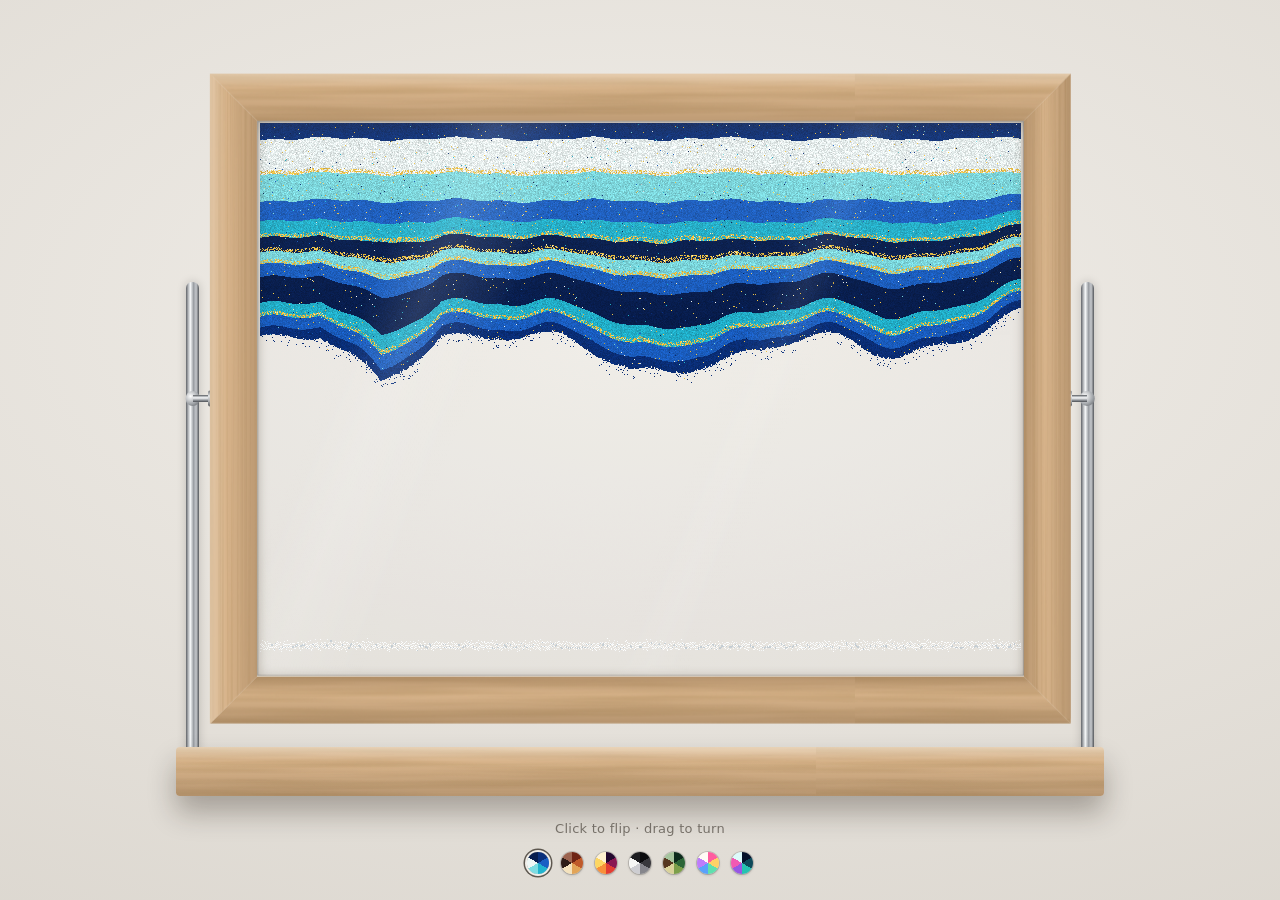
==== index.html @ e6078137 "Sand art: moving sand picture simulation A web app simulating a moving sand frame: coloured sand, li" ====
<!doctype html>
<html lang="en">
<head>
  <meta charset="utf-8">
  <meta name="viewport" content="width=device-width, initial-scale=1, viewport-fit=cover, user-scalable=no">
  <meta name="theme-color" content="#e9e6e1">
  <title>Sand Art</title>
  <link rel="stylesheet" href="style.css">
  <link rel="modulepreload" href="src/sim.js">
  <link rel="modulepreload" href="src/render.js">
</head>
<body>
  <main id="scene">
    <div id="toy">
      <div class="post l"></div>
      <div class="post r"></div>
      <div class="base"></div>
      <!-- A real box: the sand sits between two panes, wood all round. -->
      <div id="frame">
        <canvas id="sand"></canvas>
        <canvas id="flow" hidden></canvas>
        <div class="face front">
          <div class="glass"></div>
          <div class="rail top"></div>
          <div class="rail bottom"></div>
          <div class="rail left"></div>
          <div class="rail right"></div>
          <div class="shade"></div>
        </div>
        <div class="face back">
          <div class="glass"></div>
          <div class="rail top"></div>
          <div class="rail bottom"></div>
          <div class="rail left"></div>
          <div class="rail right"></div>
          <div class="shade"></div>
        </div>
        <div class="edge top"></div>
        <div class="edge bottom"></div>
        <div class="edge left"></div>
        <div class="edge right"></div>
      </div>
      <div class="axle l"></div>
      <div class="axle r"></div>
    </div>
  </main>
  <p id="hint"></p>
  <nav id="palettes" aria-label="Sand colours"></nav>
  <aside id="debug" hidden></aside>
  <script type="module" src="src/app.js"></script>
</body>
</html>
---- style.css ----
:root {
  --bg-1: #f1eee9;
  --bg-2: #d9d4cc;
  --ink: #5d574f;
  --wood: #d8b48b;
  --b: 40px;
}
@media (prefers-color-scheme: dark) {
  :root { --bg-1: #2b2a28; --bg-2: #121211; --ink: #a29b90; }
}

* { box-sizing: border-box; }
html, body { margin: 0; height: 100%; overflow: hidden; }
body {
  background: radial-gradient(120% 90% at 50% 35%, var(--bg-1), var(--bg-2));
  color: var(--ink);
  font: 13px/1.4 ui-sans-serif, system-ui, -apple-system, "Segoe UI", sans-serif;
  touch-action: none;
  user-select: none;
  -webkit-user-select: none;
  -webkit-tap-highlight-color: transparent;
}

#scene { position: fixed; inset: 0; display: grid; place-items: center; cursor: grab; }
#scene:active { cursor: grabbing; }

#toy {
  position: relative;
  width: var(--tw); height: var(--th);
  margin-top: calc(var(--b) * -0.6);
  perspective: calc(var(--fh) * 4);
  perspective-origin: 50% calc(var(--fh) / 2);
  transform-origin: 50% calc(var(--fh) / 2);
  /* One shared 3D space for frame, posts and pins, so the frame correctly
     hides the pins as it swings towards you. */
  transform-style: preserve-3d;
}

/* ---------- the frame ----------
   A real box in 3D: the sand canvas sits mid-depth between two panes; a
   wooden face (rails + glass) at the front and at the back, and four edges.
   The back face is turned around, so seen from behind it reads upright and
   lit from above - no lighting swap needed when the frame rests flipped. */
#frame {
  position: absolute;
  left: var(--side); top: 0;
  width: var(--fw); height: var(--fh);
  transform-origin: 50% 50%;
  transform-style: preserve-3d;
  will-change: transform;
}
#sand, #flow {
  position: absolute;
  left: var(--b); top: var(--b);
  width: var(--iw); height: var(--ih);
  display: block;
}
#sand { image-rendering: pixelated; }
#flow { pointer-events: none; transform: translateZ(1px); }
#flow[hidden] { display: none; }

.face {
  position: absolute; inset: 0;
  pointer-events: none;
  backface-visibility: hidden;
}
.face.front { transform: translateZ(calc(var(--depth) / 2)); }
.face.back  { transform: rotateX(180deg) translateZ(calc(var(--depth) / 2)); }

.edge {
  position: absolute;
  pointer-events: none;
  backface-visibility: hidden;
}
.edge.top, .edge.bottom {
  left: 0; width: var(--fw); height: var(--depth);
  top: calc((var(--fh) - var(--depth)) / 2);
  background-image: var(--grain-h), linear-gradient(var(--wood), var(--wood));
  background-size: 640px 220px, auto;
}
.edge.left, .edge.right {
  top: 0; height: var(--fh); width: var(--depth);
  left: calc((var(--fw) - var(--depth)) / 2);
  background-image: var(--grain-v), linear-gradient(var(--wood), var(--wood));
  background-size: 220px 640px, auto;
}
.edge.top    { transform: translateY(calc(var(--fh) / -2)) rotateX(90deg); }
.edge.bottom { transform: translateY(calc(var(--fh) / 2)) rotateX(-90deg); }
.edge.left   { transform: translateX(calc(var(--fw) / -2)) rotateY(-90deg); }
.edge.right  { transform: translateX(calc(var(--fw) / 2)) rotateY(90deg); }
/* End grain is a little darker, and rounded-over edges catch some light. */
.edge::after { content: ""; position: absolute; inset: 0; }
.edge.top::after, .edge.bottom::after {
  background: linear-gradient(180deg, rgba(255,250,240,.25), rgba(0,0,0,.06) 20%, rgba(0,0,0,.1) 80%, rgba(255,250,240,.2));
}
.edge.left::after, .edge.right::after {
  background: linear-gradient(90deg, rgba(255,250,240,.2), rgba(0,0,0,.12) 20%, rgba(0,0,0,.16) 80%, rgba(255,250,240,.18));
}

.glass {
  position: absolute;
  left: var(--b); top: var(--b); width: var(--iw); height: var(--ih);
  background:
    linear-gradient(112deg, transparent 18%, rgba(255,255,255,.13) 24%, rgba(255,255,255,.04) 31%, transparent 33%,
                    transparent 58%, rgba(255,255,255,.08) 62%, transparent 66%),
    linear-gradient(180deg, rgba(255,255,255,.06), transparent 40%);
  box-shadow:
    inset 0 0 0 1px rgba(0,0,0,.22),
    inset 0 calc(var(--b) * .18) calc(var(--b) * .3) rgba(60,40,20,.22),
    inset 0 calc(var(--b) * -.05) calc(var(--b) * .2) rgba(60,40,20,.12);
}
.shade {
  position: absolute; inset: 0;
  background: #1a120a;
  opacity: var(--shade, 0);
}

/* Mitred wooden rails: grain runs along each rail. */
.rail { position: absolute; }
.rail.top, .rail.bottom {
  left: 0; width: 100%; height: var(--b);
  background-image: var(--grain-h), linear-gradient(var(--wood), var(--wood));
  background-size: 640px 220px, auto;
}
.rail.left, .rail.right {
  top: 0; height: 100%; width: var(--b);
  background-image: var(--grain-v), linear-gradient(var(--wood), var(--wood));
  background-size: 220px 640px, auto;
}
.rail.top    { top: 0;    clip-path: polygon(0 0, 100% 0, calc(100% - var(--b)) 100%, var(--b) 100%); }
.rail.bottom { bottom: 0; clip-path: polygon(var(--b) 0, calc(100% - var(--b)) 0, 100% 100%, 0 100%); }
.rail.left   { left: 0;   clip-path: polygon(0 0, 100% var(--b), 100% calc(100% - var(--b)), 0 100%); }
.rail.right  { right: 0;  clip-path: polygon(0 var(--b), 100% 0, 100% 100%, 0 calc(100% - var(--b))); }
.rail::after { content: ""; position: absolute; inset: 0; }
.rail.top::after    { background: linear-gradient(180deg, rgba(255,250,240,.35), rgba(255,255,255,0) 30%, rgba(80,50,20,.18)); }
.rail.bottom::after { background: linear-gradient(180deg, rgba(80,50,20,.25), rgba(0,0,0,0) 40%, rgba(60,35,10,.22)); }
.rail.left::after   { background: linear-gradient(90deg, rgba(255,250,240,.28), rgba(255,255,255,0) 35%, rgba(80,50,20,.2)); }
.rail.right::after  { background: linear-gradient(90deg, rgba(80,50,20,.24), rgba(0,0,0,0) 45%, rgba(60,35,10,.2)); }

/* Steel axle pins from each post into the frame's sides: the pivot it flips on. */
.axle {
  position: absolute;
  top: calc(var(--fh) / 2 - var(--postw) * .3);
  height: calc(var(--postw) * .6);
  width: calc(var(--side) - var(--postw) / 2 + var(--b) * .12);
  background: linear-gradient(180deg, #55585c, #d9dcdf 30%, #f6f7f8 42%, #8e9297 75%, #4b4e52);
  pointer-events: none;
}
.axle.l { left: calc(var(--postw) / 2); }
.axle.r { right: calc(var(--postw) / 2); }
/* Washer where the pin enters the wood. */
.axle::after {
  content: ""; position: absolute; top: 50%;
  width: calc(var(--postw) * .35); height: calc(var(--postw) * 1.25);
  translate: 0 -50%;
  border-radius: 2px;
  background: linear-gradient(180deg, #6a6d72, #e6e8ea 35%, #a3a7ab 70%, #505357);
}
.axle.l::after { right: calc(var(--b) * .12); }
.axle.r::after { left: calc(var(--b) * .12); }

/* ---------- stand ---------- */
.post {
  position: absolute;
  top: calc(var(--fh) * .32);
  width: var(--postw);
  height: calc(var(--fh) * .68 + var(--gap) + var(--baseh) * .3);
  border-radius: calc(var(--postw) / 2) calc(var(--postw) / 2) 0 0;
  background: linear-gradient(90deg, #5f6267, #c7cacd 22%, #f4f6f7 34%, #9a9ea3 58%, #c5c8cc 78%, #54575b);
  box-shadow: 0 0 calc(var(--b) * .2) rgba(0,0,0,.18);
}
.post.l { left: 0; }
.post.r { right: 0; }
.post::before {
  content: ""; position: absolute;
  top: calc(var(--fh) * .18 - var(--postw) * .6);
  left: 50%;
  width: calc(var(--postw) * 1.2); height: calc(var(--postw) * 1.2);
  translate: -50% 0;
  border-radius: 50%;
  background: radial-gradient(circle at 35% 35%, #fff, #a5a9ad 55%, #55585c);
}
.base {
  position: absolute;
  left: calc(var(--side) * -0.4);
  right: calc(var(--side) * -0.4);
  top: calc(var(--fh) + var(--gap));
  height: var(--baseh);
  border-radius: calc(var(--b) * .08);
  background-image:
    linear-gradient(180deg, rgba(255,250,240,.45), rgba(255,255,255,.08) 22%, rgba(255,255,255,0) 30%, rgba(70,45,20,.22)),
    var(--grain-h), linear-gradient(var(--wood), var(--wood));
  background-size: auto, 640px 220px, auto;
  box-shadow: 0 calc(var(--b) * .35) calc(var(--b) * .6) rgba(30,20,10,.3);
}

/* ---------- chrome ---------- */
#palettes {
  position: fixed; left: 50%; bottom: max(18px, env(safe-area-inset-bottom));
  translate: -50% 0;
  display: flex; gap: 12px;
  padding: 8px;
}
#palettes button {
  width: 22px; height: 22px; padding: 0;
  border: 0; border-radius: 50%;
  cursor: pointer;
  background: var(--sw);
  box-shadow: 0 0 0 1px rgba(0,0,0,.15), 0 1px 3px rgba(0,0,0,.2);
  transition: transform .15s, box-shadow .15s;
}
#palettes button:hover { transform: scale(1.12); }
#palettes button[aria-pressed="true"] {
  box-shadow: 0 0 0 2px var(--bg-1), 0 0 0 3.5px var(--ink);
}
#palettes button:focus-visible { outline: 2px solid var(--ink); outline-offset: 3px; }

#hint {
  position: fixed; left: 0; right: 0; bottom: max(62px, calc(env(safe-area-inset-bottom) + 44px));
  margin: 0; text-align: center;
  letter-spacing: .02em;
  opacity: .8;
  transition: opacity 1.2s;
  pointer-events: none;
}
#hint.gone { opacity: 0; }

/* ---------- tuning panel (D) ---------- */
#debug {
  position: fixed; top: 10px; right: 10px; z-index: 10;
  width: 300px; max-height: calc(100vh - 20px); overflow: auto;
  padding: 10px 12px;
  border-radius: 8px;
  background: rgba(20, 20, 22, .86);
  color: #e6e6e6;
  font: 12px/1.35 ui-sans-serif, system-ui, -apple-system, sans-serif;
  box-shadow: 0 6px 24px rgba(0,0,0,.35);
  backdrop-filter: blur(6px);
  user-select: none;
}
#debug[hidden] { display: none; }
#debug header { display: flex; align-items: baseline; justify-content: space-between; gap: 8px; }
#debug .hint { color: #8d8d92; font-size: 10.5px; }
#debug .stats {
  margin: 8px 0; white-space: pre-wrap;
  font: 10.5px/1.4 ui-monospace, Menlo, monospace; color: #a8e0b4;
}
#debug .toggles { display: flex; gap: 14px; margin-bottom: 6px; }
#debug details { border-top: 1px solid rgba(255,255,255,.1); padding: 6px 0 2px; }
#debug summary { cursor: pointer; font-weight: 600; color: #fff; padding: 2px 0 4px; }
#debug .row {
  display: grid; grid-template-columns: 1fr auto; column-gap: 8px;
  padding: 3px 0;
}
#debug .row label { color: #c9c9ce; cursor: default; }
#debug .row output { font: 11px ui-monospace, Menlo, monospace; color: #fff; }
#debug .row input { grid-column: 1 / -1; width: 100%; margin: 2px 0 0; accent-color: #ff4f8b; }
#debug .row.changed label { color: #ffb3cd; }
#debug .row.changed label::after { content: " •"; color: #ff4f8b; }
#debug footer { display: flex; gap: 6px; margin-top: 8px; border-top: 1px solid rgba(255,255,255,.1); padding-top: 8px; }
#debug button {
  flex: 1; padding: 5px 6px;
  border: 1px solid rgba(255,255,255,.18); border-radius: 5px;
  background: rgba(255,255,255,.06); color: #eee; font: inherit; cursor: pointer;
}
#debug button:hover { background: rgba(255,255,255,.14); }
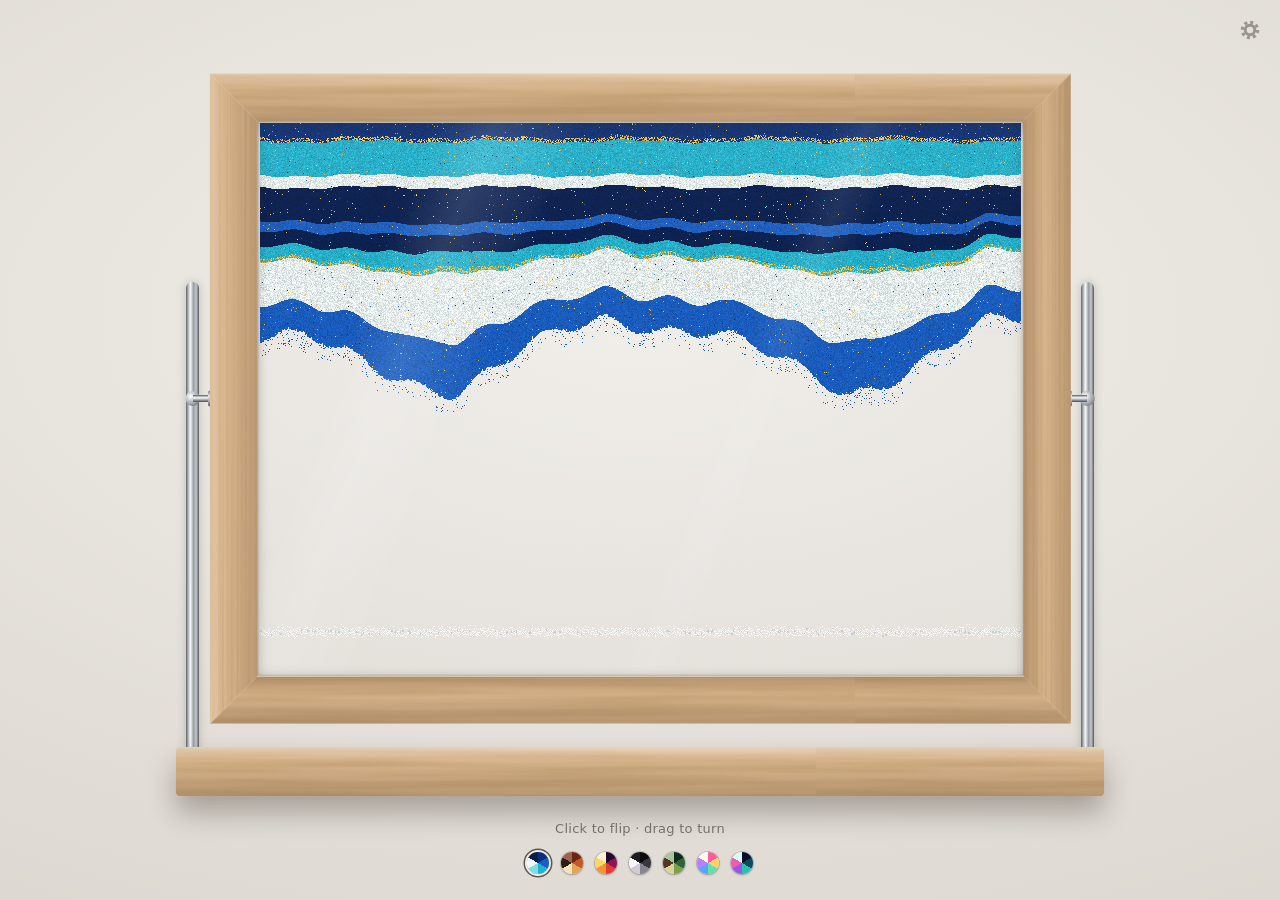
==== commit 46ce86c7: "Tuning panel on mobile: gear and close buttons, three-finger tap, URL params - A gear button opens t" ====
--- a/index.html
+++ b/index.html
@@ -47,6 +47,12 @@
   <p id="hint"></p>
   <nav id="palettes" aria-label="Sand colours"></nav>
   <aside id="debug" hidden></aside>
+  <button id="settings" title="Tuning (D)" aria-label="Tuning">
+    <svg viewBox="0 0 24 24" aria-hidden="true" fill="none" stroke="currentColor">
+      <circle cx="12" cy="12" r="8.4" stroke-width="3.4" stroke-dasharray="3.3 3.3"/>
+      <circle cx="12" cy="12" r="5.2" stroke-width="3.2"/>
+    </svg>
+  </button>
   <script type="module" src="src/app.js"></script>
 </body>
 </html>
--- a/style.css
+++ b/style.css
@@ -224,6 +224,21 @@
   pointer-events: none;
 }
 #hint.gone { opacity: 0; }
+
+#settings {
+  position: fixed; z-index: 5;
+  top: max(10px, env(safe-area-inset-top)); right: max(10px, env(safe-area-inset-right));
+  width: 40px; height: 40px; padding: 9px;
+  border: 0; border-radius: 50%;
+  background: none; color: var(--ink);
+  opacity: .55; cursor: pointer;
+  transition: opacity .15s, rotate .4s;
+}
+#settings:hover { opacity: .9; rotate: 30deg; }
+#settings:focus-visible { outline: 2px solid var(--ink); outline-offset: -2px; }
+#settings svg { display: block; width: 100%; height: 100%; }
+/* The panel opens in the same corner. */
+#debug:not([hidden]) ~ #settings { visibility: hidden; }
 
 /* ---------- tuning panel (D) ---------- */
 #debug {
@@ -240,7 +255,14 @@
 }
 #debug[hidden] { display: none; }
 #debug header { display: flex; align-items: baseline; justify-content: space-between; gap: 8px; }
-#debug .hint { color: #8d8d92; font-size: 10.5px; }
+#debug .hint { flex: 1; color: #8d8d92; font-size: 10.5px; }
+#debug header button.close {
+  flex: none; align-self: flex-start;
+  width: 28px; height: 28px; margin: -4px -6px 0 0; padding: 0;
+  border: 0; border-radius: 50%; background: none;
+  color: #c9c9ce; font-size: 15px; line-height: 28px;
+}
+#debug header button.close:hover { background: rgba(255,255,255,.14); color: #fff; }
 #debug .stats {
   margin: 8px 0; white-space: pre-wrap;
   font: 10.5px/1.4 ui-monospace, Menlo, monospace; color: #a8e0b4;
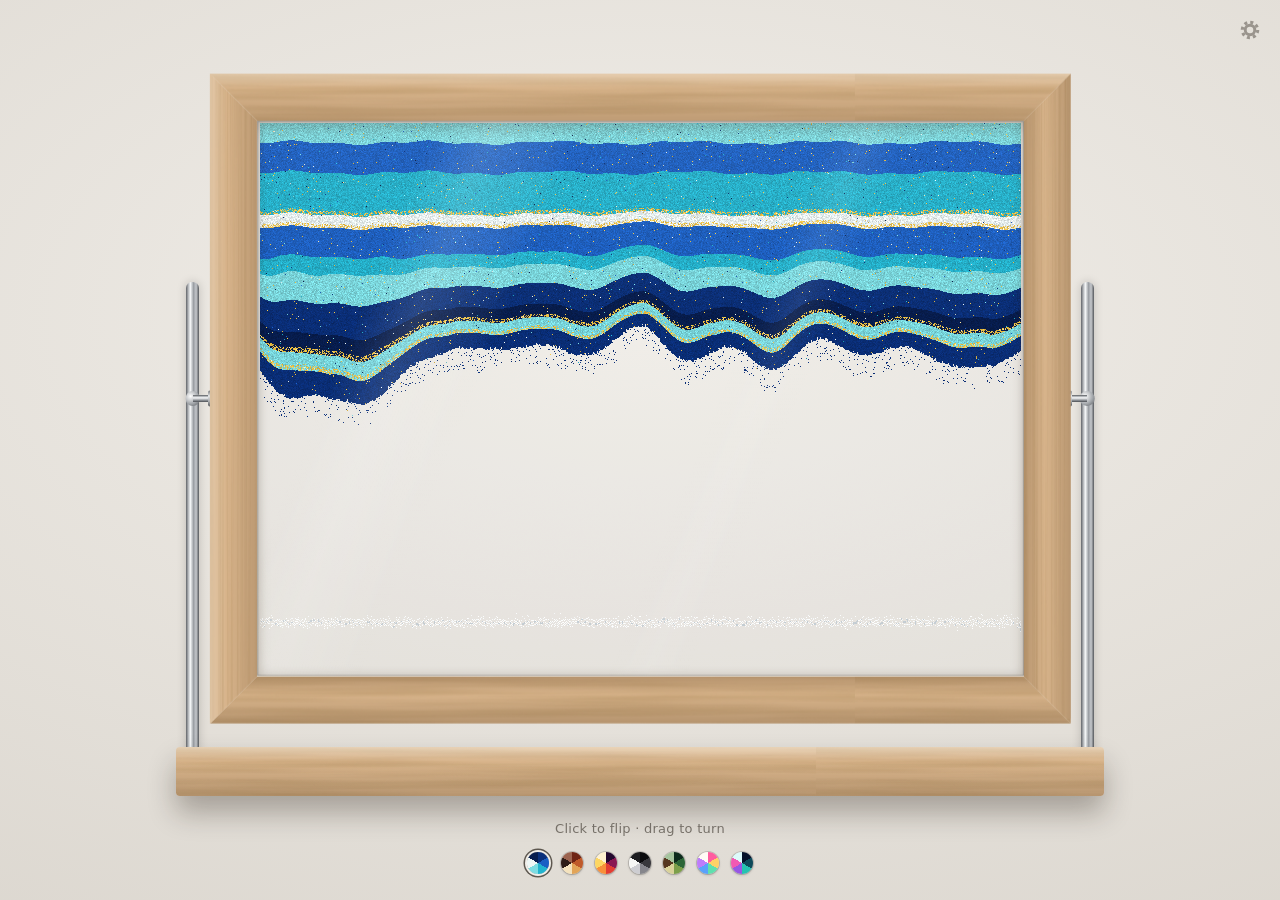
==== commit d34781a5: "Wasm is the only core; delete the JS physics src/sim.js, fluid.js, seed.js, rng.js and core-js.js ar" ====
--- a/index.html
+++ b/index.html
@@ -6,7 +6,6 @@
   <meta name="theme-color" content="#e9e6e1">
   <title>Sand Art</title>
   <link rel="stylesheet" href="style.css">
-  <link rel="modulepreload" href="src/sim.js">
   <link rel="modulepreload" href="src/render.js">
 </head>
 <body>
